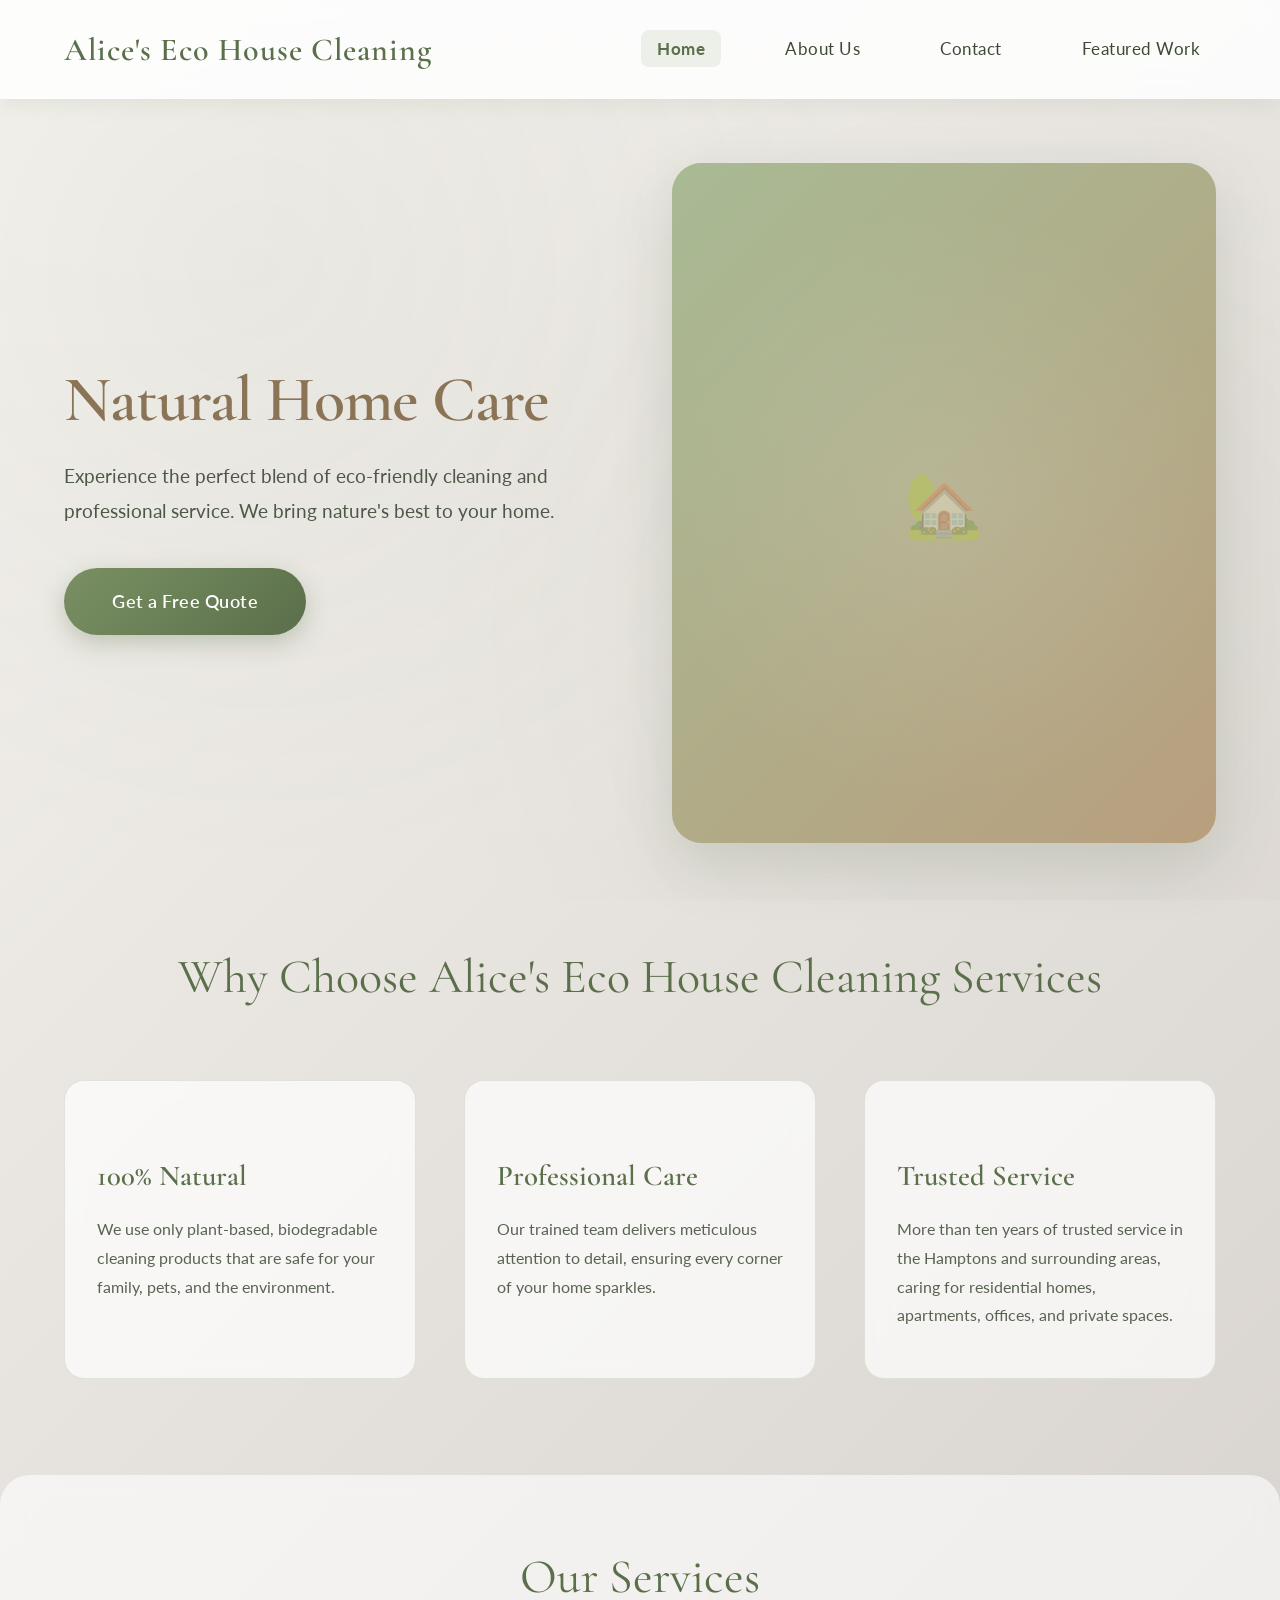
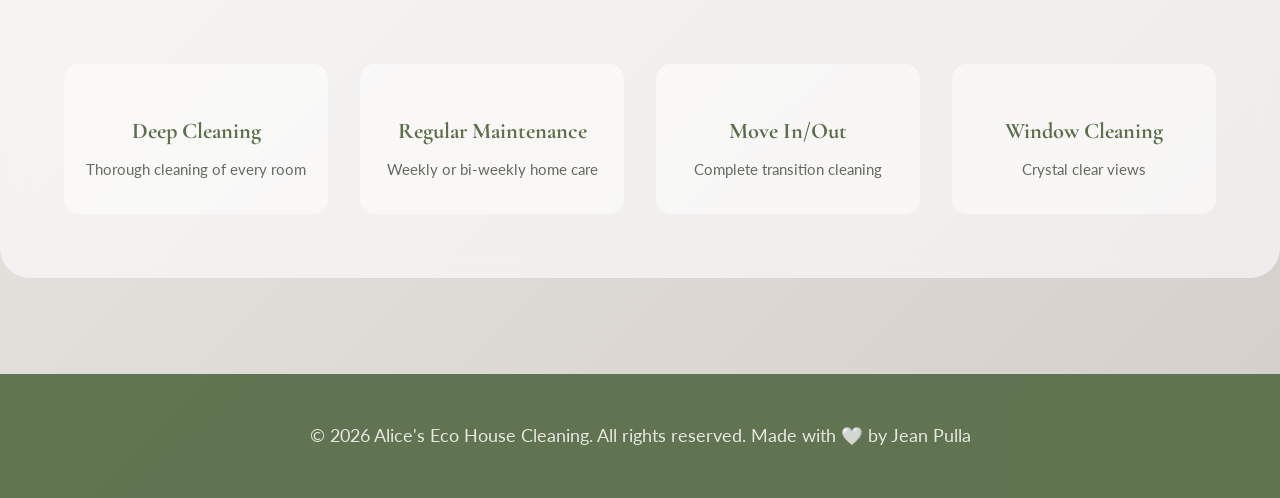
==== index.html @ f4086bb6 "Add 'Featured Work' link to navigation" ====
<!DOCTYPE html>
<html lang="en">
<head>
    <meta charset="UTF-8">
    <meta name="viewport" content="width=device-width, initial-scale=1.0">
    <title>Alice's Eco House Cleaning - Natural Home Care</title>
    <link rel="preconnect" href="https://fonts.googleapis.com">
    <link rel="preconnect" href="https://fonts.gstatic.com" crossorigin>
    <link href="https://fonts.googleapis.com/css2?family=Cormorant+Garamond:wght@300;400;600&family=Lato:wght@300;400;700&display=swap" rel="stylesheet">
    <link rel="stylesheet" href="styles.css">
</head>
<body>
    <header>
        <nav>
            <div class="logo">Alice's Eco House Cleaning</div>
            <ul class="nav-links">
                <li><a href="index.html" class="active" data-page="home">Home</a></li>
                <li><a href="about.html" data-page="about">About Us</a></li>
                <li><a href="contact.html" data-page="contact">Contact</a></li>
                <li><a href="examples.html" data-page="examples">Featured Work</a></li>
            </ul>
        </nav>
    </header>

    <main>
        <section class="hero">
            <div class="hero-content">
                <h1><strong>Natural Home Care</strong></h1>
                <p>Experience the perfect blend of eco-friendly cleaning and professional service. We bring nature's best to your home.</p>
                <a href="contact.html" class="cta-button">Get a Free Quote</a>
            </div>
            <div class="hero-image">
                <div class="image-container">
                    <div class="placeholder-image"></div>
                </div>
            </div>
        </section>

        <section class="features">
            <h2>Why Choose Alice's Eco House Cleaning Services</h2>
            <div class="feature-grid">
                <div class="feature-card">
                    <div class="feature-icon"></div>
                    <h3>100% Natural</h3>
                    <p>We use only plant-based, biodegradable cleaning products that are safe for your family, pets, and the environment.</p>
                </div>
                <div class="feature-card">
                    <div class="feature-icon"></div>
                    <h3>Professional Care</h3>
                    <p>Our trained team delivers meticulous attention to detail, ensuring every corner of your home sparkles.</p>
                </div>
                <div class="feature-card">
                    <div class="feature-icon"></div>
                    <h3>Trusted Service</h3>
                    <p>More than ten years of trusted service in the Hamptons and surrounding areas, caring for residential homes, apartments, offices, and private spaces.</p>
                </div>
            </div>
        </section>

        <section class="services-preview">
            <h2>Our Services</h2>
            <div class="services-list">
                <div class="service-item">
                    <span class="service-icon"></span>
                    <h4>Deep Cleaning</h4>
                    <p>Thorough cleaning of every room</p>
                </div>
                <div class="service-item">
                    <span class="service-icon"></span>
                    <h4>Regular Maintenance</h4>
                    <p>Weekly or bi-weekly home care</p>
                </div>
                <div class="service-item">
                    <span class="service-icon"></span>
                    <h4>Move In/Out</h4>
                    <p>Complete transition cleaning</p>
                </div>
                <div class="service-item">
                    <span class="service-icon"></span>
                    <h4>Window Cleaning</h4>
                    <p>Crystal clear views</p>
                </div>
            </div>
        </section>
    </main>

    <footer>
        <div class="footer-content">
            <p>&copy; 2026 Alice's Eco House Cleaning. All rights reserved. Made with 🤍 by Jean Pulla</p>
        </div>
    </footer>

    <script src="script.js"></script>
</body>
</html>
---- styles.css ----
:root {
    --olive-dark: #5a6f4a;
    --olive-medium: #7a9063;
    --olive-light: #a8ba94;
    --cream: #f5f3ef;
    --warm-grey: #d4cfca;
    --brown-accent: #8b7355;
    --brown-light: #b89f7e;
    --text-dark: #3d4936;
    --white: #fefefe;
    --shadow-subtle: rgba(90, 111, 74, 0.1);
    --shadow-medium: rgba(90, 111, 74, 0.2);
    --shadow-strong: rgba(90, 111, 74, 0.3);
}

* {
    margin: 0;
    padding: 0;
    box-sizing: border-box;
}

body {
    font-family: 'Lato', sans-serif;
    background: linear-gradient(135deg, var(--cream) 0%, var(--warm-grey) 100%);
    color: var(--text-dark);
    line-height: 1.6;
    min-height: 100vh;
}

/* Organic texture overlay */
body::before {
    content: '';
    position: fixed;
    top: 0;
    left: 0;
    width: 100%;
    height: 100%;
    background-image: 
        radial-gradient(circle at 20% 30%, rgba(122, 144, 99, 0.05) 0%, transparent 50%),
        radial-gradient(circle at 80% 70%, rgba(139, 115, 85, 0.05) 0%, transparent 50%);
    pointer-events: none;
    z-index: 0;
}

/* ============================================
   HEADER & NAVIGATION
   ============================================ */

header {
    position: relative;
    background: rgba(255, 255, 255, 0.85);
    backdrop-filter: blur(10px);
    padding: 1.5rem 5%;
    box-shadow: 0 4px 20px var(--shadow-subtle);
    z-index: 100;
}

nav {
    display: flex;
    justify-content: space-between;
    align-items: center;
    max-width: 1400px;
    margin: 0 auto;
}

.logo {
    font-family: 'Cormorant Garamond', serif;
    font-size: 2rem;
    font-weight: 600;
    color: var(--olive-dark);
    letter-spacing: 1px;
    position: relative;
}

.logo::after {
    margin-left: 8px;
    font-size: 1.5rem;
}

.nav-links {
    display: flex;
    gap: 3rem;
    list-style: none;
}

.nav-links a {
    text-decoration: none;
    color: var(--text-dark);
    font-weight: 400;
    font-size: 1.05rem;
    letter-spacing: 0.5px;
    position: relative;
    padding: 0.5rem 1rem;
    transition: all 0.4s cubic-bezier(0.4, 0, 0.2, 1);
    border-radius: 8px;
}

.nav-links a::before {
    content: '';
    position: absolute;
    bottom: 0;
    left: 50%;
    width: 0;
    height: 2px;
    background: linear-gradient(90deg, var(--olive-medium), var(--brown-accent));
    transform: translateX(-50%);
    transition: width 0.4s cubic-bezier(0.4, 0, 0.2, 1);
}

.nav-links a:hover {
    color: var(--olive-dark);
    background: rgba(122, 144, 99, 0.08);
    transform: translateY(-2px);
}

.nav-links a:hover::before {
    width: 80%;
}

.nav-links a.active {
    color: var(--olive-dark);
    font-weight: 700;
    background: rgba(122, 144, 99, 0.12);
}

/* ============================================
   HOME PAGE - HERO SECTION
   ============================================ */

.hero {
    position: relative;
    max-width: 1400px;
    margin: 4rem auto;
    padding: 0 5%;
    display: grid;
    grid-template-columns: 1fr 1fr;
    gap: 4rem;
    align-items: center;
    min-height: 70vh;
    z-index: 1;
}

.hero-content {
    animation: fadeInUp 1s ease-out;
}

@keyframes fadeInUp {
    from {
        opacity: 0;
        transform: translateY(30px);
    }
    to {
        opacity: 1;
        transform: translateY(0);
    }
}

.hero-content h1 {
    font-family: 'Cormorant Garamond', serif;
    font-size: 4rem;
    font-weight: 300;
    color: var(--olive-dark);
    line-height: 1.1;
    margin-bottom: 1.5rem;
    letter-spacing: -1px;
}

.hero-content h1 strong {
    font-weight: 600;
    color: var(--brown-accent);
    display: block;
}

.hero-content p {
    font-size: 1.2rem;
    color: var(--text-dark);
    margin-bottom: 2.5rem;
    line-height: 1.8;
    opacity: 0.9;
}

.cta-button {
    display: inline-block;
    padding: 1.2rem 3rem;
    background: linear-gradient(135deg, var(--olive-medium), var(--olive-dark));
    color: var(--white);
    text-decoration: none;
    border-radius: 50px;
    font-weight: 600;
    font-size: 1.1rem;
    letter-spacing: 0.5px;
    box-shadow: 0 8px 25px var(--shadow-strong);
    transition: all 0.4s cubic-bezier(0.4, 0, 0.2, 1);
    position: relative;
    overflow: hidden;
}

.cta-button::before {
    content: '';
    position: absolute;
    top: 0;
    left: -100%;
    width: 100%;
    height: 100%;
    background: linear-gradient(90deg, transparent, rgba(255,255,255,0.2), transparent);
    transition: left 0.5s;
}

.cta-button:hover::before {
    left: 100%;
}

.cta-button:hover {
    transform: translateY(-3px);
    box-shadow: 0 12px 35px rgba(90, 111, 74, 0.4);
}

.hero-image {
    position: relative;
    animation: fadeInRight 1s ease-out 0.3s both;
}

@keyframes fadeInRight {
    from {
        opacity: 0;
        transform: translateX(30px);
    }
    to {
        opacity: 1;
        transform: translateX(0);
    }
}

.image-container {
    position: relative;
    border-radius: 30px;
    overflow: hidden;
    box-shadow: 0 20px 60px var(--shadow-medium);
    background: linear-gradient(135deg, var(--olive-light), var(--warm-grey));
    aspect-ratio: 4/5;
}

.image-container::before {
    content: '';
    position: absolute;
    top: 0;
    left: 0;
    width: 100%;
    height: 100%;
    background: radial-gradient(circle at center, rgba(255,255,255,0.1) 0%, transparent 70%);
}

.placeholder-image {
    width: 100%;
    height: 100%;
    background: linear-gradient(135deg, var(--olive-light) 0%, var(--brown-light) 100%);
    display: flex;
    align-items: center;
    justify-content: center;
    font-size: 4rem;
}

.placeholder-image::after {
    content: '🏡';
    opacity: 0.3;
}

/* ============================================
   FEATURES SECTION
   ============================================ */

.features {
    max-width: 1400px;
    margin: 6rem auto;
    padding: 0 5%;
    position: relative;
    z-index: 1;
}

.features h2 {
    font-family: 'Cormorant Garamond', serif;
    font-size: 3rem;
    text-align: center;
    color: var(--olive-dark);
    margin-bottom: 4rem;
    font-weight: 400;
}

.feature-grid {
    display: grid;
    grid-template-columns: repeat(3, 1fr);
    gap: 3rem;
}

.feature-card {
    background: rgba(255, 255, 255, 0.7);
    backdrop-filter: blur(10px);
    padding: 3rem 2rem;
    border-radius: 20px;
    border: 1px solid rgba(122, 144, 99, 0.2);
    transition: all 0.4s cubic-bezier(0.4, 0, 0.2, 1);
    position: relative;
    overflow: hidden;
}

.feature-card::before {
    content: '';
    position: absolute;
    top: 0;
    left: 0;
    width: 100%;
    height: 4px;
    background: linear-gradient(90deg, var(--olive-medium), var(--brown-accent));
    transform: scaleX(0);
    transition: transform 0.4s cubic-bezier(0.4, 0, 0.2, 1);
}

.feature-card:hover::before {
    transform: scaleX(1);
}

.feature-card:hover {
    transform: translateY(-10px);
    box-shadow: 0 20px 50px var(--shadow-medium);
    background: rgba(255, 255, 255, 0.9);
}

.feature-icon {
    font-size: 3rem;
    margin-bottom: 1.5rem;
}

.feature-card h3 {
    font-family: 'Cormorant Garamond', serif;
    font-size: 1.8rem;
    color: var(--olive-dark);
    margin-bottom: 1rem;
    font-weight: 600;
}

.feature-card p {
    color: var(--text-dark);
    line-height: 1.8;
    opacity: 0.85;
}

/* ============================================
   SERVICES PREVIEW SECTION
   ============================================ */

.services-preview {
    max-width: 1400px;
    margin: 6rem auto;
    padding: 4rem 5%;
    background: rgba(255, 255, 255, 0.6);
    backdrop-filter: blur(10px);
    border-radius: 30px;
    position: relative;
    z-index: 1;
}

.services-preview h2 {
    font-family: 'Cormorant Garamond', serif;
    font-size: 3rem;
    text-align: center;
    color: var(--olive-dark);
    margin-bottom: 3rem;
    font-weight: 400;
}

.services-list {
    display: grid;
    grid-template-columns: repeat(4, 1fr);
    gap: 2rem;
}

.service-item {
    text-align: center;
    padding: 2rem 1rem;
    background: rgba(255, 255, 255, 0.5);
    border-radius: 15px;
    transition: all 0.3s ease;
    border: 1px solid transparent;
}

.service-item:hover {
    transform: translateY(-5px);
    background: rgba(255, 255, 255, 0.9);
    border-color: var(--olive-light);
    box-shadow: 0 10px 30px var(--shadow-subtle);
}

.service-icon {
    font-size: 2.5rem;
    display: block;
    margin-bottom: 1rem;
}

.service-item h4 {
    font-family: 'Cormorant Garamond', serif;
    font-size: 1.4rem;
    color: var(--olive-dark);
    margin-bottom: 0.5rem;
}

.service-item p {
    color: var(--text-dark);
    font-size: 0.95rem;
    opacity: 0.8;
}

/* ============================================
   PAGE HERO (About & Contact Pages)
   ============================================ */

.page-hero {
    max-width: 1400px;
    margin: 4rem auto 3rem;
    padding: 0 5%;
    text-align: center;
    position: relative;
    z-index: 1;
}

.page-hero h1 {
    font-family: 'Cormorant Garamond', serif;
    font-size: 4rem;
    color: var(--olive-dark);
    margin-bottom: 1rem;
    font-weight: 400;
}

.page-hero .subtitle {
    font-size: 1.3rem;
    color: var(--text-dark);
    opacity: 0.8;
}

/* ============================================
   ABOUT PAGE CONTENT
   ============================================ */

.about-content {
    max-width: 1400px;
    margin: 0 auto 6rem;
    padding: 0 5%;
    position: relative;
    z-index: 1;
}

.content-block {
    display: grid;
    grid-template-columns: 1fr 1fr;
    gap: 4rem;
    align-items: center;
    margin-bottom: 6rem;
}

.content-image {
    position: relative;
}

.placeholder-about {
    width: 100%;
    height: 400px;
    background: linear-gradient(135deg, var(--olive-light), var(--brown-light));
    border-radius: 20px;
    display: flex;
    align-items: center;
    justify-content: center;
    font-size: 4rem;
    box-shadow: 0 15px 40px var(--shadow-medium);
}

.placeholder-about::after {
    content: '🌱';
    opacity: 0.3;
}

.content-text h2 {
    font-family: 'Cormorant Garamond', serif;
    font-size: 2.5rem;
    color: var(--olive-dark);
    margin-bottom: 1.5rem;
    font-weight: 600;
}

.content-text p {
    font-size: 1.1rem;
    line-height: 1.8;
    margin-bottom: 1.5rem;
    color: var(--text-dark);
    opacity: 0.9;
}

/* Values Section */
.values-section {
    margin-bottom: 6rem;
}

.values-section h2 {
    font-family: 'Cormorant Garamond', serif;
    font-size: 3rem;
    text-align: center;
    color: var(--olive-dark);
    margin-bottom: 3rem;
    font-weight: 400;
}

.values-grid {
    display: grid;
    grid-template-columns: repeat(3, 1fr);
    gap: 2.5rem;
}

.value-card {
    background: rgba(255, 255, 255, 0.7);
    backdrop-filter: blur(10px);
    padding: 2.5rem 2rem;
    border-radius: 20px;
    text-align: center;
    border: 1px solid rgba(122, 144, 99, 0.2);
    transition: all 0.3s ease;
}

.value-card:hover {
    transform: translateY(-8px);
    box-shadow: 0 15px 40px var(--shadow-medium);
    background: rgba(255, 255, 255, 0.9);
}

.value-icon {
    font-size: 3rem;
    margin-bottom: 1rem;
}

.value-card h3 {
    font-family: 'Cormorant Garamond', serif;
    font-size: 1.6rem;
    color: var(--olive-dark);
    margin-bottom: 1rem;
}

.value-card p {
    line-height: 1.7;
    opacity: 0.85;
}

/* Team/Founder Section */
.team-section h2 {
    font-family: 'Cormorant Garamond', serif;
    font-size: 3rem;
    text-align: center;
    color: var(--olive-dark);
    margin-bottom: 3rem;
    font-weight: 400;
}

.founder-card {
    display: grid;
    grid-template-columns: 300px 1fr;
    gap: 3rem;
    background: rgba(255, 255, 255, 0.7);
    backdrop-filter: blur(10px);
    padding: 3rem;
    border-radius: 20px;
    border: 1px solid rgba(122, 144, 99, 0.2);
    box-shadow: 0 10px 30px var(--shadow-subtle);
}

.founder-image {
    position: relative;
}

.placeholder-founder {
    width: 300px;
    height: 300px;
    background: linear-gradient(135deg, var(--olive-medium), var(--brown-accent));
    border-radius: 15px;
    display: flex;
    align-items: center;
    justify-content: center;
    font-size: 5rem;
}

.placeholder-founder::after {
    content: '👤';
    opacity: 0.3;
}

.founder-info h3 {
    font-family: 'Cormorant Garamond', serif;
    font-size: 2.5rem;
    color: var(--olive-dark);
    margin-bottom: 0.5rem;
}

.founder-title {
    font-size: 1.1rem;
    color: var(--brown-accent);
    font-weight: 600;
    margin-bottom: 1.5rem;
    display: block;
}

.founder-bio {
    font-size: 1.1rem;
    line-height: 1.8;
    color: var(--text-dark);
    opacity: 0.9;
}

/* ============================================
   CONTACT PAGE
   ============================================ */

.contact-section {
    max-width: 1400px;
    margin: 0 auto 6rem;
    padding: 0 5%;
    position: relative;
    z-index: 1;
}

.contact-container {
    display: grid;
    grid-template-columns: 1fr 1.2fr;
    gap: 4rem;
}

.contact-info h2 {
    font-family: 'Cormorant Garamond', serif;
    font-size: 2.5rem;
    color: var(--olive-dark);
    margin-bottom: 1.5rem;
}

.contact-intro {
    font-size: 1.1rem;
    line-height: 1.8;
    margin-bottom: 3rem;
    opacity: 0.9;
}

.info-items {
    display: flex;
    flex-direction: column;
    gap: 2rem;
    margin-bottom: 3rem;
}

.info-item {
    display: flex;
    gap: 1.5rem;
    align-items: flex-start;
}

.info-icon {
    font-size: 2rem;
    flex-shrink: 0;
}

.info-content h4 {
    font-family: 'Cormorant Garamond', serif;
    font-size: 1.3rem;
    color: var(--olive-dark);
    margin-bottom: 0.3rem;
}

.info-content p {
    font-size: 1.1rem;
    color: var(--text-dark);
    margin-bottom: 0.3rem;
}

.info-note {
    font-size: 0.9rem;
    color: var(--brown-accent);
    opacity: 0.8;
}

.business-hours {
    background: rgba(255, 255, 255, 0.6);
    backdrop-filter: blur(10px);
    padding: 2rem;
    border-radius: 15px;
    border: 1px solid rgba(122, 144, 99, 0.2);
}

.business-hours h3 {
    font-family: 'Cormorant Garamond', serif;
    font-size: 1.5rem;
    color: var(--olive-dark);
    margin-bottom: 1rem;
}

.hours-list {
    display: flex;
    flex-direction: column;
    gap: 0.8rem;
}

.hours-item {
    display: flex;
    justify-content: space-between;
    padding: 0.5rem 0;
    border-bottom: 1px solid rgba(122, 144, 99, 0.1);
}

.hours-item:last-child {
    border-bottom: none;
}

/* Contact Form */
.contact-form-wrapper {
    background: rgba(255, 255, 255, 0.7);
    backdrop-filter: blur(10px);
    padding: 3rem;
    border-radius: 20px;
    border: 1px solid rgba(122, 144, 99, 0.2);
    box-shadow: 0 10px 30px var(--shadow-subtle);
}

.contact-form h3 {
    font-family: 'Cormorant Garamond', serif;
    font-size: 2rem;
    color: var(--olive-dark);
    margin-bottom: 2rem;
}

.form-group {
    margin-bottom: 1.5rem;
}

.form-group label {
    display: block;
    font-weight: 600;
    color: var(--text-dark);
    margin-bottom: 0.5rem;
    font-size: 0.95rem;
}

.form-group input,
.form-group select,
.form-group textarea {
    width: 100%;
    padding: 0.9rem 1.2rem;
    border: 2px solid rgba(122, 144, 99, 0.2);
    border-radius: 10px;
    font-family: 'Lato', sans-serif;
    font-size: 1rem;
    background: rgba(255, 255, 255, 0.8);
    transition: all 0.3s ease;
}

.form-group input:focus,
.form-group select:focus,
.form-group textarea:focus {
    outline: none;
    border-color: var(--olive-medium);
    background: var(--white);
    box-shadow: 0 0 0 3px rgba(122, 144, 99, 0.1);
}

.form-group textarea {
    resize: vertical;
}

.submit-button {
    width: 100%;
    padding: 1.2rem;
    background: linear-gradient(135deg, var(--olive-medium), var(--olive-dark));
    color: var(--white);
    border: none;
    border-radius: 50px;
    font-size: 1.1rem;
    font-weight: 600;
    letter-spacing: 0.5px;
    cursor: pointer;
    transition: all 0.4s cubic-bezier(0.4, 0, 0.2, 1);
    box-shadow: 0 8px 25px var(--shadow-strong);
}

.submit-button:hover {
    transform: translateY(-3px);
    box-shadow: 0 12px 35px rgba(90, 111, 74, 0.4);
}

.form-message {
    margin-top: 1.5rem;
    padding: 1rem;
    border-radius: 10px;
    text-align: center;
    font-weight: 600;
    display: none;
}

.form-message.success {
    background: rgba(122, 144, 99, 0.2);
    color: var(--olive-dark);
    display: block;
}

.form-message.error {
    background: rgba(200, 100, 100, 0.2);
    color: #a03030;
    display: block;
}

/* ============================================
   FOOTER
   ============================================ */

footer {
    background: rgba(90, 111, 74, 0.95);
    color: var(--cream);
    padding: 3rem 5%;
    margin-top: 6rem;
    position: relative;
    z-index: 1;
}

.footer-content {
    max-width: 1400px;
    margin: 0 auto;
    text-align: center;
}

.footer-content p {
    font-size: 1.1rem;
    opacity: 0.9;
}

/* ============================================
   RESPONSIVE DESIGN
   ============================================ */

@media (max-width: 1024px) {
    .hero {
        grid-template-columns: 1fr;
        gap: 3rem;
    }

    .feature-grid {
        grid-template-columns: 1fr;
        gap: 2rem;
    }

    .services-list {
        grid-template-columns: repeat(2, 1fr);
    }

    .content-block {
        grid-template-columns: 1fr;
        gap: 3rem;
    }

    .values-grid {
        grid-template-columns: 1fr;
    }

    .founder-card {
        grid-template-columns: 1fr;
        justify-items: center;
        text-align: center;
    }

    .contact-container {
        grid-template-columns: 1fr;
    }
}

@media (max-width: 768px) {
    .hero-content h1 {
        font-size: 3rem;
    }

    .page-hero h1 {
        font-size: 3rem;
    }

    .features h2,
    .services-preview h2,
    .values-section h2,
    .team-section h2 {
        font-size: 2.5rem;
    }

    .nav-links {
        gap: 1.5rem;
    }

    .services-list {
        grid-template-columns: 1fr;
    }
}

@media (max-width: 768px) {
    /* Stack logo above navigation on mobile */
    nav {
        flex-direction: column !important;
        gap: 1rem;
        align-items: center;
    }
    
    .logo {
        font-size: 1.4rem;
        text-align: center;
        width: 100%;
        margin-bottom: 0.5rem;
    }
    
    .nav-links {
        gap: 1rem;
        width: 100%;
        justify-content: center;
        flex-wrap: wrap;
    }
    
    .nav-links a {
        font-size: 0.95rem;
        padding: 0.5rem 1rem;
    }
}

@media (max-width: 640px) {
    .hero-content h1 {
        font-size: 2.5rem;
    }

    .page-hero h1 {
        font-size: 2.5rem;
    }

    .logo {
        font-size: 1.2rem;
    }

    .nav-links {
        gap: 0.8rem;
    }

    .nav-links a {
        font-size: 0.9rem;
        padding: 0.4rem 0.8rem;
    }

    .contact-form-wrapper {
        padding: 2rem 1.5rem;
    }
}
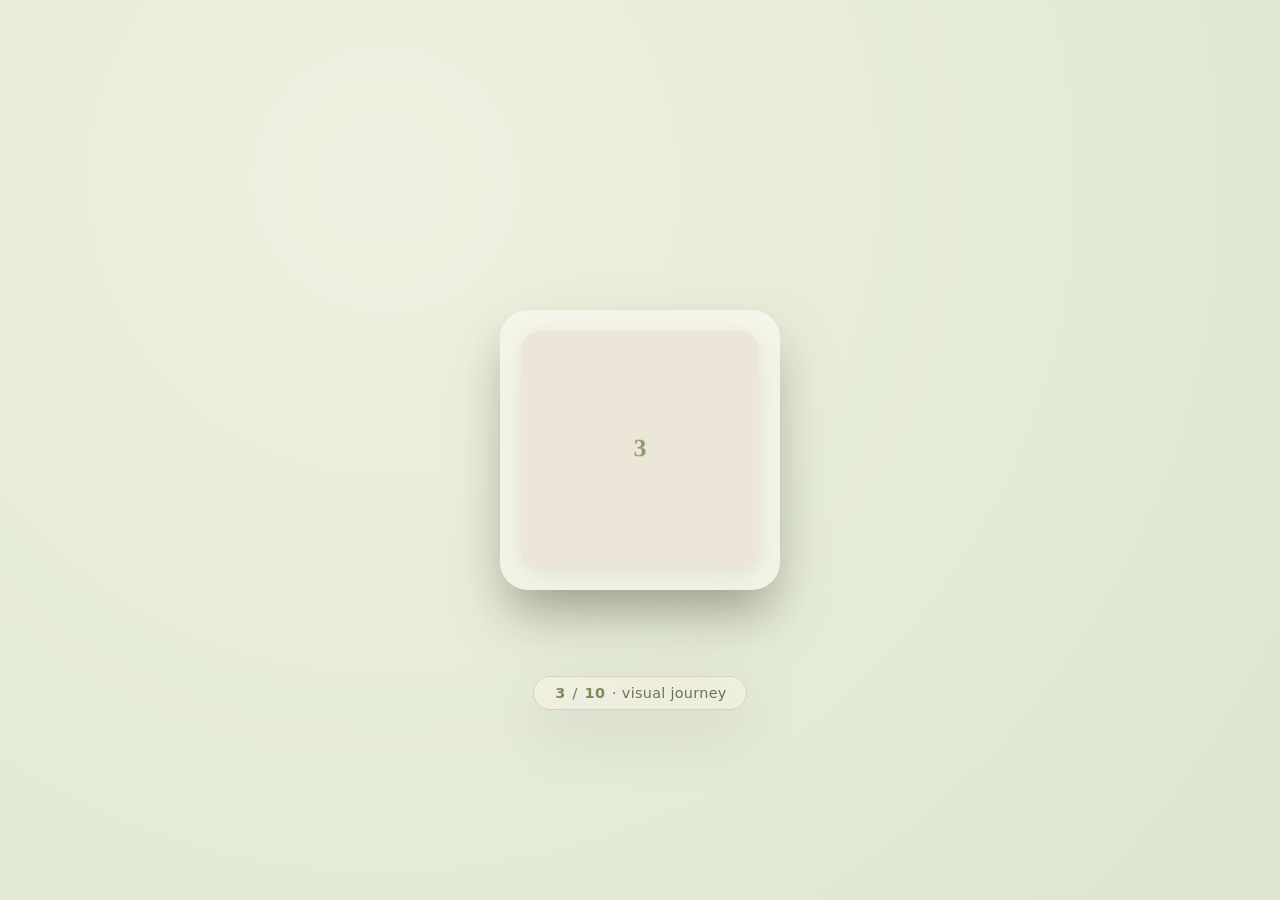
==== commit 80a5b1a6: "Rename load.html to index.html" ====
--- a/index.html
+++ b/index.html
@@ -2,94 +2,594 @@
 <html lang="en">
 <head>
     <meta charset="UTF-8">
-    <meta name="viewport" content="width=device-width, initial-scale=1.0">
-    <title>Alice's Eco House Cleaning - Natural Home Care</title>
-    <link rel="preconnect" href="https://fonts.googleapis.com">
-    <link rel="preconnect" href="https://fonts.gstatic.com" crossorigin>
-    <link href="https://fonts.googleapis.com/css2?family=Cormorant+Garamond:wght@300;400;600&family=Lato:wght@300;400;700&display=swap" rel="stylesheet">
-    <link rel="stylesheet" href="styles.css">
+    <meta name="viewport" content="width=device-width, initial-scale=1.0, user-scalable=no">
+    <title>Vertigo Collage | Premium Loading Experience</title>
+    <style>
+        * {
+            margin: 0;
+            padding: 0;
+            box-sizing: border-box;
+            user-select: none;
+        }
+
+        body {
+            width: 100vw;
+            height: 100vh;
+            overflow: hidden;
+            font-family: 'Segoe UI', 'Inter', system-ui, -apple-system, 'Poppins', sans-serif;
+            background: #f5f3ea;  /* soft cream base */
+        }
+
+        /* LOADING OVERLAY - soft light green / olive cream palette */
+        .loading-overlay {
+            position: fixed;
+            top: 0;
+            left: 0;
+            width: 100%;
+            height: 100%;
+            background: radial-gradient(circle at 30% 20%, #eef2e0, #dce5ce);
+            z-index: 2000;
+            display: flex;
+            align-items: center;
+            justify-content: center;
+            transition: opacity 1.2s cubic-bezier(0.2, 0.9, 0.4, 1.1), visibility 0s linear 1.2s;
+            backdrop-filter: blur(0px);
+        }
+
+        /* subtle organic texture */
+        .loading-overlay::before {
+            content: "";
+            position: absolute;
+            top: 0;
+            left: 0;
+            width: 100%;
+            height: 100%;
+            background-image: radial-gradient(#c3d0a5 0.7px, transparent 0.7px);
+            background-size: 32px 32px;
+            opacity: 0.2;
+            pointer-events: none;
+        }
+
+        /* MAIN COLLAGE CONTAINER */
+        .collage-stage {
+            position: relative;
+            width: 380px;
+            height: 380px;
+            display: flex;
+            align-items: center;
+            justify-content: center;
+            filter: drop-shadow(0 20px 30px rgba(60, 50, 30, 0.15));
+        }
+
+        /* rotating image wrapper */
+        .rotating-stack {
+            position: relative;
+            width: 100%;
+            height: 100%;
+            transform-style: preserve-3d;
+            transition: transform 0.6s cubic-bezier(0.23, 0.98, 0.32, 1);
+        }
+
+        .collage-card {
+            position: absolute;
+            width: 280px;
+            height: 280px;
+            top: 50%;
+            left: 50%;
+            margin-left: -140px;
+            margin-top: -140px;
+            background: rgba(250, 248, 238, 0.75);
+            backdrop-filter: blur(3px);
+            border-radius: 28px;
+            box-shadow: 0 25px 40px -12px rgba(40, 35, 20, 0.25), 0 0 0 1px rgba(220, 210, 180, 0.5);
+            display: flex;
+            align-items: center;
+            justify-content: center;
+            transition: all 0.4s ease;
+            opacity: 0;
+            transform: scale(0.92) translateY(15px);
+            pointer-events: none;
+        }
+
+        .collage-card.active {
+            opacity: 1;
+            transform: scale(1) translateY(0);
+            pointer-events: auto;
+            box-shadow: 0 30px 45px -12px rgba(50, 45, 25, 0.3);
+        }
+
+        .collage-card img {
+            max-width: 85%;
+            max-height: 85%;
+            object-fit: contain;
+            border-radius: 20px;
+            filter: drop-shadow(0 4px 8px rgba(0,0,0,0.05));
+            transition: all 0.3s;
+        }
+
+        /* logo special style (final stage) */
+        .collage-card.logo-card {
+            background: linear-gradient(135deg, #fefcf3, #f6f2e4);
+            border: 1px solid #e2d8bd;
+        }
+
+        .collage-card.logo-card img {
+            max-width: 78%;
+            filter: drop-shadow(0 8px 12px rgba(100, 85, 50, 0.15));
+        }
+
+        /* elegant progress text & counter */
+        .progress-meta {
+            position: absolute;
+            bottom: -70px;
+            left: 0;
+            right: 0;
+            text-align: center;
+            font-weight: 460;
+            letter-spacing: 0.3px;
+            background: rgba(245, 242, 230, 0.7);
+            backdrop-filter: blur(8px);
+            padding: 0.5rem 1.2rem;
+            border-radius: 60px;
+            width: fit-content;
+            margin: 0 auto;
+            border: 0.5px solid #d9d0b5;
+            color: #6b7452;
+            font-size: 0.9rem;
+        }
+
+        .progress-meta span {
+            font-weight: 600;
+            color: #7c8a5c;
+            margin: 0 2px;
+        }
+
+        .brand-watermark {
+            position: absolute;
+            bottom: 28px;
+            left: 0;
+            right: 0;
+            text-align: center;
+            font-size: 0.7rem;
+            color: #b9b696;
+            letter-spacing: 1.5px;
+            font-weight: 400;
+        }
+
+        /* EXPANDING TRANSITION — after logo appears, we expand and reveal page */
+        .expand-transition {
+            position: fixed;
+            top: 50%;
+            left: 50%;
+            width: 280px;
+            height: 280px;
+            background: #e7e9d8;
+            border-radius: 50%;
+            transform: translate(-50%, -50%) scale(1);
+            z-index: 2001;
+            opacity: 0;
+            pointer-events: none;
+            transition: all 0.85s cubic-bezier(0.2, 0.9, 0.3, 1.2);
+            box-shadow: 0 0 0 0 rgba(180, 190, 140, 0);
+        }
+
+        /* hidden main content (your actual page would be here) */
+        .main-site {
+            position: fixed;
+            top: 0;
+            left: 0;
+            width: 100%;
+            height: 100%;
+            background: #fffef7;
+            z-index: 10;
+            display: flex;
+            align-items: center;
+            justify-content: center;
+            opacity: 0;
+            visibility: hidden;
+            transition: opacity 0.6s ease 0.2s;
+            overflow: auto;
+        }
+
+        .demo-welcome {
+            text-align: center;
+            max-width: 550px;
+            padding: 2.5rem;
+            background: rgba(255, 253, 245, 0.9);
+            border-radius: 48px;
+            box-shadow: 0 20px 35px -12px rgba(0,0,0,0.05);
+            border: 1px solid #ece3cf;
+        }
+
+        .demo-welcome h1 {
+            font-weight: 500;
+            color: #6b7752;
+            margin-bottom: 1rem;
+            font-size: 2.2rem;
+        }
+
+        .demo-welcome p {
+            color: #939b77;
+            line-height: 1.6;
+        }
+
+        /* responsive adjustments */
+        @media (max-width: 550px) {
+            .collage-stage {
+                width: 300px;
+                height: 300px;
+            }
+            .collage-card {
+                width: 230px;
+                height: 230px;
+                margin-left: -115px;
+                margin-top: -115px;
+            }
+            .progress-meta {
+                bottom: -55px;
+                font-size: 0.8rem;
+            }
+        }
+    </style>
 </head>
 <body>
-    <header>
-        <nav>
-            <div class="logo">Alice's Eco House Cleaning</div>
-            <ul class="nav-links">
-                <li><a href="index.html" class="active" data-page="home">Home</a></li>
-                <li><a href="about.html" data-page="about">About Us</a></li>
-                <li><a href="contact.html" data-page="contact">Contact</a></li>
-                <li><a href="examples.html" data-page="examples">Featured Work</a></li>
-            </ul>
-        </nav>
-    </header>
-
-    <main>
-        <section class="hero">
-            <div class="hero-content">
-                <h1><strong>Natural Home Care</strong></h1>
-                <p>Experience the perfect blend of eco-friendly cleaning and professional service. We bring nature's best to your home.</p>
-                <a href="contact.html" class="cta-button">Get a Free Quote</a>
-            </div>
-            <div class="hero-image">
-                <div class="image-container">
-                    <div class="placeholder-image"></div>
-                </div>
-            </div>
-        </section>
-
-        <section class="features">
-            <h2>Why Choose Alice's Eco House Cleaning Services</h2>
-            <div class="feature-grid">
-                <div class="feature-card">
-                    <div class="feature-icon"></div>
-                    <h3>100% Natural</h3>
-                    <p>We use only plant-based, biodegradable cleaning products that are safe for your family, pets, and the environment.</p>
-                </div>
-                <div class="feature-card">
-                    <div class="feature-icon"></div>
-                    <h3>Professional Care</h3>
-                    <p>Our trained team delivers meticulous attention to detail, ensuring every corner of your home sparkles.</p>
-                </div>
-                <div class="feature-card">
-                    <div class="feature-icon"></div>
-                    <h3>Trusted Service</h3>
-                    <p>More than ten years of trusted service in the Hamptons and surrounding areas, caring for residential homes, apartments, offices, and private spaces.</p>
-                </div>
-            </div>
-        </section>
-
-        <section class="services-preview">
-            <h2>Our Services</h2>
-            <div class="services-list">
-                <div class="service-item">
-                    <span class="service-icon"></span>
-                    <h4>Deep Cleaning</h4>
-                    <p>Thorough cleaning of every room</p>
-                </div>
-                <div class="service-item">
-                    <span class="service-icon"></span>
-                    <h4>Regular Maintenance</h4>
-                    <p>Weekly or bi-weekly home care</p>
-                </div>
-                <div class="service-item">
-                    <span class="service-icon"></span>
-                    <h4>Move In/Out</h4>
-                    <p>Complete transition cleaning</p>
-                </div>
-                <div class="service-item">
-                    <span class="service-icon"></span>
-                    <h4>Window Cleaning</h4>
-                    <p>Crystal clear views</p>
-                </div>
-            </div>
-        </section>
-    </main>
-
-    <footer>
-        <div class="footer-content">
-            <p>&copy; 2026 Alice's Eco House Cleaning. All rights reserved. Made with 🤍 by Jean Pulla</p>
+
+<!-- LOADING COLLAGE OVERLAY -->
+<div class="loading-overlay" id="loadingOverlay">
+    <div class="collage-stage">
+        <div class="rotating-stack" id="rotatingStack">
+            <!-- dynamic cards will be injected via JS, but we build static base -->
         </div>
-    </footer>
-
-    <script src="script.js"></script>
+        <div class="progress-meta" id="progressMeta">
+            <span id="currentStep">0</span> / <span id="totalSteps">10</span> · visual journey
+        </div>
+    </div>
+    <div class="brand-watermark"></div>
+</div>
+
+<!-- expansion effect node -->
+<div class="expand-transition" id="expandEffect"></div>
+
+<!-- transition code -->
+    
+<div class="main-site" id="mainSite">
+    <iframe src="index.html" style="width: 100%; height: 100%; border: none; background: #fffef7;"></iframe>
+</div>
+    
+<script>
+    (function() {
+        // ------------------------------------------------------------------
+        // PROFESSIONAL VERTICAL ROTATING COLLAGE
+        // images: reference/img1.png to img10.png (1..10)
+        // last image (index 10) is our LOGO, then expand to main page
+        // vertical rotation effect: each image appears in a 3D stack-like flip
+        // but we want a clean "rotating vertically" meaning a carousel that rotates
+        // vertically (top to bottom feel) — we'll achieve a morphing vertical flip effect
+        // using CSS transitions combined with active index change.
+        // For smoothness, we'll cycle through images 1 to 10, each shown for 400ms,
+        // then pause at 10 (logo) and then trigger expansion.
+        // ------------------------------------------------------------------
+        
+        const TOTAL_IMAGES = 10;      // img1.png ... img10.png (logo)
+        const DURATION_PER_IMAGE = 380; // ms per image (smooth but not too fast)
+        const HOLD_LOGO_EXTRA = 600;    // extra hold on logo before expansion
+        
+        let currentIndex = 1;           // start at image 1
+        let intervalId = null;
+        let isExpanding = false;
+        let expansionTriggered = false;
+        
+        // Get DOM elements
+        const overlay = document.getElementById('loadingOverlay');
+        const stackContainer = document.getElementById('rotatingStack');
+        const currentStepSpan = document.getElementById('currentStep');
+        const totalStepsSpan = document.getElementById('totalSteps');
+        const expandEffectDiv = document.getElementById('expandEffect');
+        const mainSiteDiv = document.getElementById('mainSite');
+        
+        if(totalStepsSpan) totalStepsSpan.innerText = TOTAL_IMAGES;
+        
+        // preload all images for flawless performance
+        const preloadedImages = [];
+        function preloadImage(src, idx) {
+            return new Promise((resolve) => {
+                const img = new Image();
+                img.onload = () => resolve(img);
+                img.onerror = () => {
+                    // fallback: create a colored canvas with number if image missing
+                    console.warn(`Could not load ${src}, using fallback`);
+                    const canvas = document.createElement('canvas');
+                    canvas.width = 300;
+                    canvas.height = 300;
+                    const ctx = canvas.getContext('2d');
+                    ctx.fillStyle = '#ece6d8';
+                    ctx.fillRect(0,0,300,300);
+                    ctx.fillStyle = '#8c9a6e';
+                    ctx.font = 'bold 32px "Segoe UI"';
+                    ctx.textAlign = 'center';
+                    ctx.textBaseline = 'middle';
+                    ctx.fillText(`${idx}`, 150, 150);
+                    const fallbackImg = new Image();
+                    fallbackImg.src = canvas.toDataURL();
+                    resolve(fallbackImg);
+                };
+                img.src = src;
+            });
+        }
+        
+        // create card elements dynamically (10 cards)
+        async function buildCollageCards() {
+            const promises = [];
+            for(let i = 1; i <= TOTAL_IMAGES; i++) {
+                const imgPath = `reference/img${i}.png`;  // exactly as requested
+                promises.push(preloadImage(imgPath, i));
+            }
+            const loadedImages = await Promise.all(promises);
+            
+            // clear container
+            stackContainer.innerHTML = '';
+            // create cards for each image
+            for(let i = 0; i < TOTAL_IMAGES; i++) {
+                const card = document.createElement('div');
+                const isLogo = (i+1 === TOTAL_IMAGES);
+                card.className = `collage-card ${isLogo ? 'logo-card' : ''}`;
+                card.setAttribute('data-index', i+1);
+                const imgElement = document.createElement('img');
+                imgElement.src = loadedImages[i].src;
+                imgElement.alt = `tool ${i+1}`;
+                // optional: for logo we add subtle extra style
+                if(isLogo) {
+                    imgElement.style.transition = "transform 0.3s";
+                }
+                card.appendChild(imgElement);
+                stackContainer.appendChild(card);
+            }
+            // initially show first card
+            updateActiveCard(1);
+        }
+        
+        // update active card based on index (1..10)
+        function updateActiveCard(index) {
+            const cards = document.querySelectorAll('.collage-card');
+            cards.forEach((card, idx) => {
+                const cardNum = idx + 1;
+                if(cardNum === index) {
+                    card.classList.add('active');
+                    // add subtle vertical rotation animation? we simulate vertical flip by transformY keyframes
+                    // we apply a micro entrance effect per card
+                    card.style.animation = 'none';
+                    card.offsetHeight; // reflow
+                    card.style.animation = 'verticalPop 0.38s cubic-bezier(0.2, 0.9, 0.4, 1.1) forwards';
+                } else {
+                    card.classList.remove('active');
+                    card.style.animation = '';
+                }
+            });
+            // update counter display
+            if(currentStepSpan) currentStepSpan.innerText = index;
+        }
+        
+        // add keyframe animation for vertical "rotate" feel
+        const styleSheet = document.createElement("style");
+        styleSheet.textContent = `
+            @keyframes verticalPop {
+                0% {
+                    opacity: 0;
+                    transform: rotateX(25deg) translateY(18px) scale(0.92);
+                    filter: blur(2px);
+                }
+                40% {
+                    opacity: 0.8;
+                    transform: rotateX(-4deg) translateY(-2px) scale(1.01);
+                }
+                100% {
+                    opacity: 1;
+                    transform: rotateX(0deg) translateY(0) scale(1);
+                    filter: blur(0);
+                }
+            }
+            .collage-card {
+                transition: box-shadow 0.3s, transform 0.2s;
+            }
+            .collage-card.active:hover {
+                transform: scale(1.02);
+            }
+        `;
+        document.head.appendChild(styleSheet);
+        
+        // rotate to next image (vertical cycle)
+        function nextImage() {
+            if (isExpanding || expansionTriggered) return;
+            
+            if (currentIndex < TOTAL_IMAGES) {
+                currentIndex++;
+                updateActiveCard(currentIndex);
+                
+                // when we reach the last image (logo), we schedule expansion
+                if (currentIndex === TOTAL_IMAGES) {
+                    // reached logo: clear the auto-rotation interval
+                    if (intervalId) {
+                        clearInterval(intervalId);
+                        intervalId = null;
+                    }
+                    // hold logo for a moment then expand
+                    setTimeout(() => {
+                        if (!expansionTriggered && !isExpanding) {
+                            triggerExpansion();
+                        }
+                    }, HOLD_LOGO_EXTRA);
+                }
+            } else {
+                // safety: if somehow already at logo, trigger expansion
+                if (!expansionTriggered && currentIndex === TOTAL_IMAGES) {
+                    setTimeout(() => {
+                        if (!expansionTriggered) triggerExpansion();
+                    }, 200);
+                }
+            }
+        }
+        
+        // start the rotating sequence
+        function startRotation() {
+            if (intervalId) clearInterval(intervalId);
+            currentIndex = 1;
+            updateActiveCard(1);
+            intervalId = setInterval(() => {
+                nextImage();
+            }, DURATION_PER_IMAGE);
+        }
+        
+        // PROFESSIONAL EXPANSION: after logo is displayed, the collage morphs & expands
+        // creating a beautiful opening effect, then reveals the main page.
+        function triggerExpansion() {
+            if (expansionTriggered || isExpanding) return;
+            expansionTriggered = true;
+            isExpanding = true;
+            
+            if (intervalId) {
+                clearInterval(intervalId);
+                intervalId = null;
+            }
+            
+            // get the current active card (logo card)
+            const activeCard = document.querySelector('.collage-card.active');
+            const collageStage = document.querySelector('.collage-stage');
+            const overlayElem = document.getElementById('loadingOverlay');
+            const progressMetaDiv = document.querySelector('.progress-meta');
+            const watermarkDiv = document.querySelector('.brand-watermark');
+            
+            // make sure logo card looks prominent
+            if (activeCard) {
+                activeCard.style.transition = 'all 0.5s cubic-bezier(0.2, 0.95, 0.3, 1.1)';
+                activeCard.style.boxShadow = '0 35px 55px -12px rgba(60, 55, 30, 0.4)';
+            }
+            
+            // prepare expansion effect: we will animate the expand-transition div from the logo position
+            // get bounding rect of the active card relative to viewport
+            if (activeCard) {
+                const rect = activeCard.getBoundingClientRect();
+                const centerX = rect.left + rect.width / 2;
+                const centerY = rect.top + rect.height / 2;
+                
+                expandEffectDiv.style.left = `${centerX}px`;
+                expandEffectDiv.style.top = `${centerY}px`;
+                expandEffectDiv.style.width = `${rect.width}px`;
+                expandEffectDiv.style.height = `${rect.height}px`;
+                expandEffectDiv.style.transform = 'translate(-50%, -50%) scale(1)';
+                expandEffectDiv.style.opacity = '1';
+                expandEffectDiv.style.background = '#e2e6d3';
+                expandEffectDiv.style.boxShadow = '0 0 0 0px rgba(150, 160, 110, 0.3)';
+                
+                // force reflow
+                expandEffectDiv.offsetHeight;
+                // animate expansion: grow to full screen
+                expandEffectDiv.style.transition = 'all 0.85s cubic-bezier(0.2, 0.9, 0.3, 1.2)';
+                expandEffectDiv.style.width = '200vw';
+                expandEffectDiv.style.height = '200vh';
+                expandEffectDiv.style.left = '50%';
+                expandEffectDiv.style.top = '50%';
+                expandEffectDiv.style.transform = 'translate(-50%, -50%) scale(1)';
+                expandEffectDiv.style.backgroundColor = '#eef1e0';
+                expandEffectDiv.style.opacity = '0.95';
+                expandEffectDiv.style.borderRadius = '0%';
+            }
+            
+            // fade out the progress meta and watermark for elegance
+            if (progressMetaDiv) progressMetaDiv.style.transition = 'opacity 0.4s';
+            if (progressMetaDiv) progressMetaDiv.style.opacity = '0';
+            if (watermarkDiv) watermarkDiv.style.transition = 'opacity 0.4s';
+            if (watermarkDiv) watermarkDiv.style.opacity = '0';
+            
+            // fade out loading overlay background slightly after expansion start
+            if (overlayElem) {
+                overlayElem.style.transition = 'opacity 0.7s ease';
+                overlayElem.style.opacity = '0';
+            }
+            
+            // after expansion animation ends, reveal main site and fully remove loading overlay
+            setTimeout(() => {
+                // reveal main site content
+                if (mainSiteDiv) {
+                    mainSiteDiv.style.visibility = 'visible';
+                    mainSiteDiv.style.opacity = '1';
+                }
+                // completely hide loading overlay and expansion effect
+                if (overlayElem) {
+                    overlayElem.style.display = 'none';
+                }
+                expandEffectDiv.style.opacity = '0';
+                expandEffectDiv.style.visibility = 'hidden';
+                
+                // optional: trigger callback if needed
+                isExpanding = false;
+            }, 850);
+        }
+        
+        // fallback mechanism: if any image fails to load we still show sequence
+        // Also we ensure that the rotating collage begins after cards built.
+        async function initAnimation() {
+            await buildCollageCards();
+            startRotation();
+            
+            // also handle edge case: if for some reason images take too long, we force start after max 1s
+            setTimeout(() => {
+                if (!intervalId && !expansionTriggered) {
+                    console.log("forcing rotation start");
+                    startRotation();
+                }
+            }, 1200);
+        }
+        
+        // ensure that we don't have blank screen: immediately show first card
+        initAnimation().catch(err => {
+            console.warn("error building cards, using fallback", err);
+            // fallback: create placeholder cards
+            const fallbackGenerate = async () => {
+                stackContainer.innerHTML = '';
+                for(let i=1; i<=TOTAL_IMAGES; i++) {
+                    const card = document.createElement('div');
+                    card.className = `collage-card ${i===TOTAL_IMAGES ? 'logo-card' : ''}`;
+                    const img = document.createElement('img');
+                    // use inline placeholder data
+                    img.src = `data:image/svg+xml,%3Csvg xmlns='http://www.w3.org/2000/svg' viewBox='0 0 100 100'%3E%3Crect width='100' height='100' fill='%23e8e2cf'/%3E%3Ctext x='50' y='55' font-size='28' text-anchor='middle' fill='%23829464'%3E${i}%3C/text%3E%3C/svg%3E`;
+                    img.alt = `img${i}`;
+                    card.appendChild(img);
+                    stackContainer.appendChild(card);
+                }
+                updateActiveCard(1);
+                startRotation();
+            };
+            fallbackGenerate();
+        });
+        
+        // Additional polish: if user clicks on logo? no interaction needed, fully automatic
+        // But we also allow that if somehow expansion didn't trigger (just in case), we trigger after 6s max
+        setTimeout(() => {
+            if (!expansionTriggered && currentIndex === TOTAL_IMAGES) {
+                triggerExpansion();
+            } else if (!expansionTriggered && currentIndex < TOTAL_IMAGES) {
+                // force after 7.5 seconds just in case rotation gets stuck (robustness)
+                setTimeout(() => {
+                    if (!expansionTriggered) {
+                        if (currentIndex < TOTAL_IMAGES) {
+                            // jump to logo
+                            currentIndex = TOTAL_IMAGES;
+                            updateActiveCard(TOTAL_IMAGES);
+                            if (intervalId) clearInterval(intervalId);
+                            setTimeout(() => triggerExpansion(), 500);
+                        } else {
+                            triggerExpansion();
+                        }
+                    }
+                }, 2500);
+            }
+        }, 7000);
+        
+        // final cleanup: ensure no memory leaks
+        window.addEventListener('beforeunload', () => {
+            if(intervalId) clearInterval(intervalId);
+        });
+    })();
+</script>
 </body>
 </html>
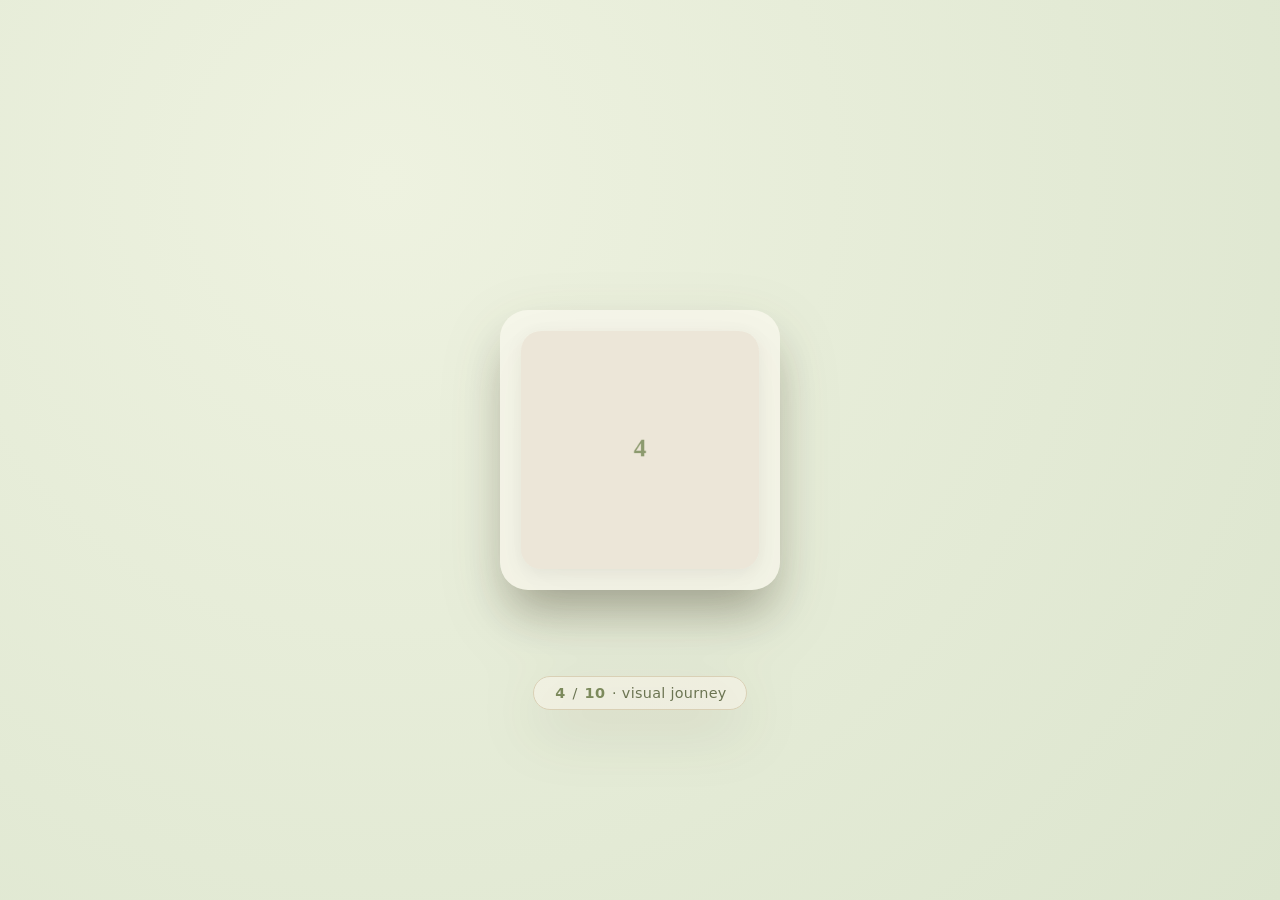
==== commit 010d4fb5: "Change iframe source from index.html to load.html" ====
--- a/index.html
+++ b/index.html
@@ -253,8 +253,7 @@
 <!-- transition code -->
     
 <div class="main-site" id="mainSite">
-    <iframe src="index.html" style="width: 100%; height: 100%; border: none; background: #fffef7;"></iframe>
-</div>
+    <iframe src="load.html" style="width: 100%; height: 100%; border: none; background: #fffef7;"></iframe>
     
 <script>
     (function() {
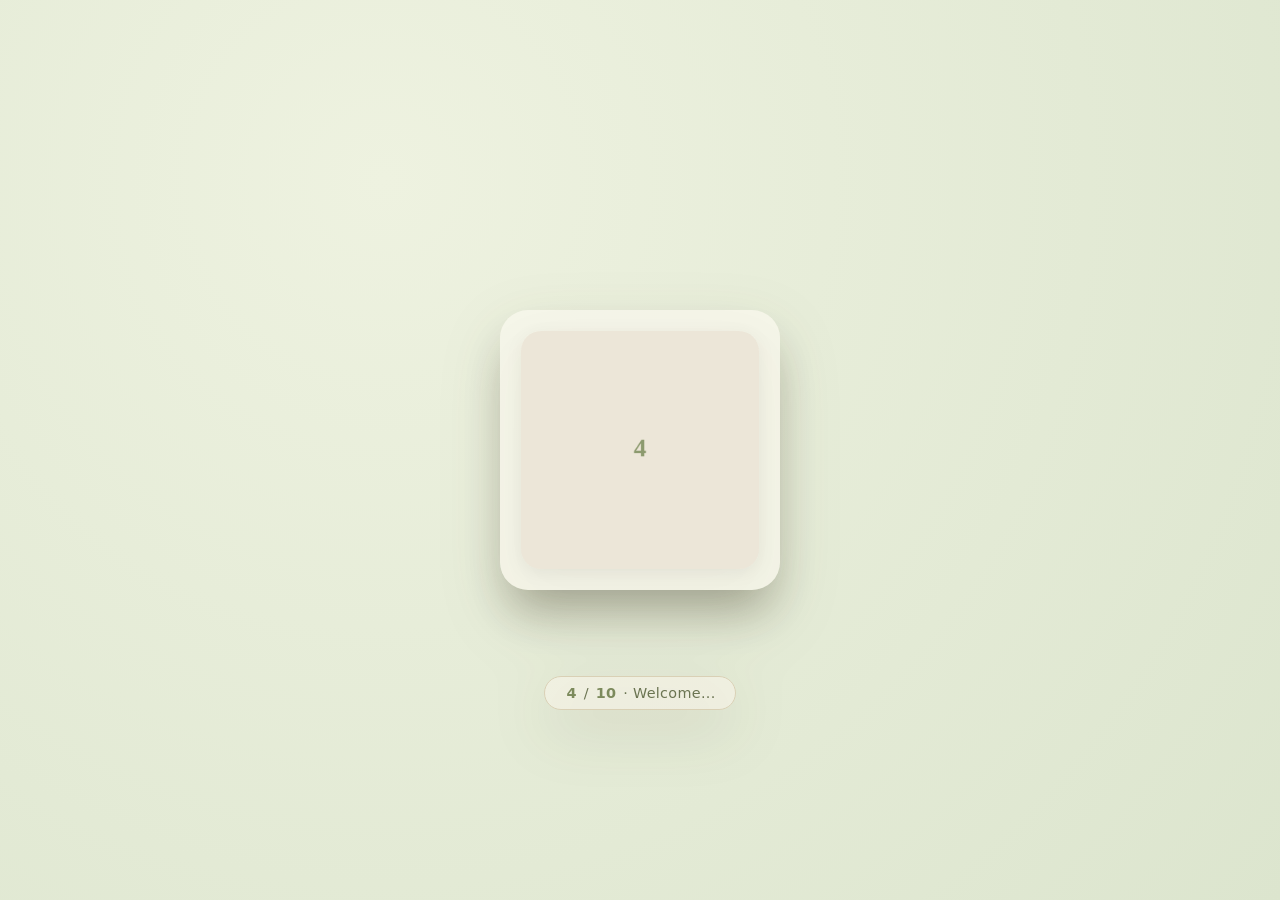
==== commit 950c178b: "Update index.html" ====
--- a/index.html
+++ b/index.html
@@ -241,7 +241,7 @@
             <!-- dynamic cards will be injected via JS, but we build static base -->
         </div>
         <div class="progress-meta" id="progressMeta">
-            <span id="currentStep">0</span> / <span id="totalSteps">10</span> · visual journey
+            <span id="currentStep">0</span> / <span id="totalSteps">10</span> · Welcome...
         </div>
     </div>
     <div class="brand-watermark"></div>
@@ -253,7 +253,7 @@
 <!-- transition code -->
     
 <div class="main-site" id="mainSite">
-    <iframe src="load.html" style="width: 100%; height: 100%; border: none; background: #fffef7;"></iframe>
+    <iframe src="home.html" style="width: 100%; height: 100%; border: none; background: #fffef7;"></iframe>
     
 <script>
     (function() {
